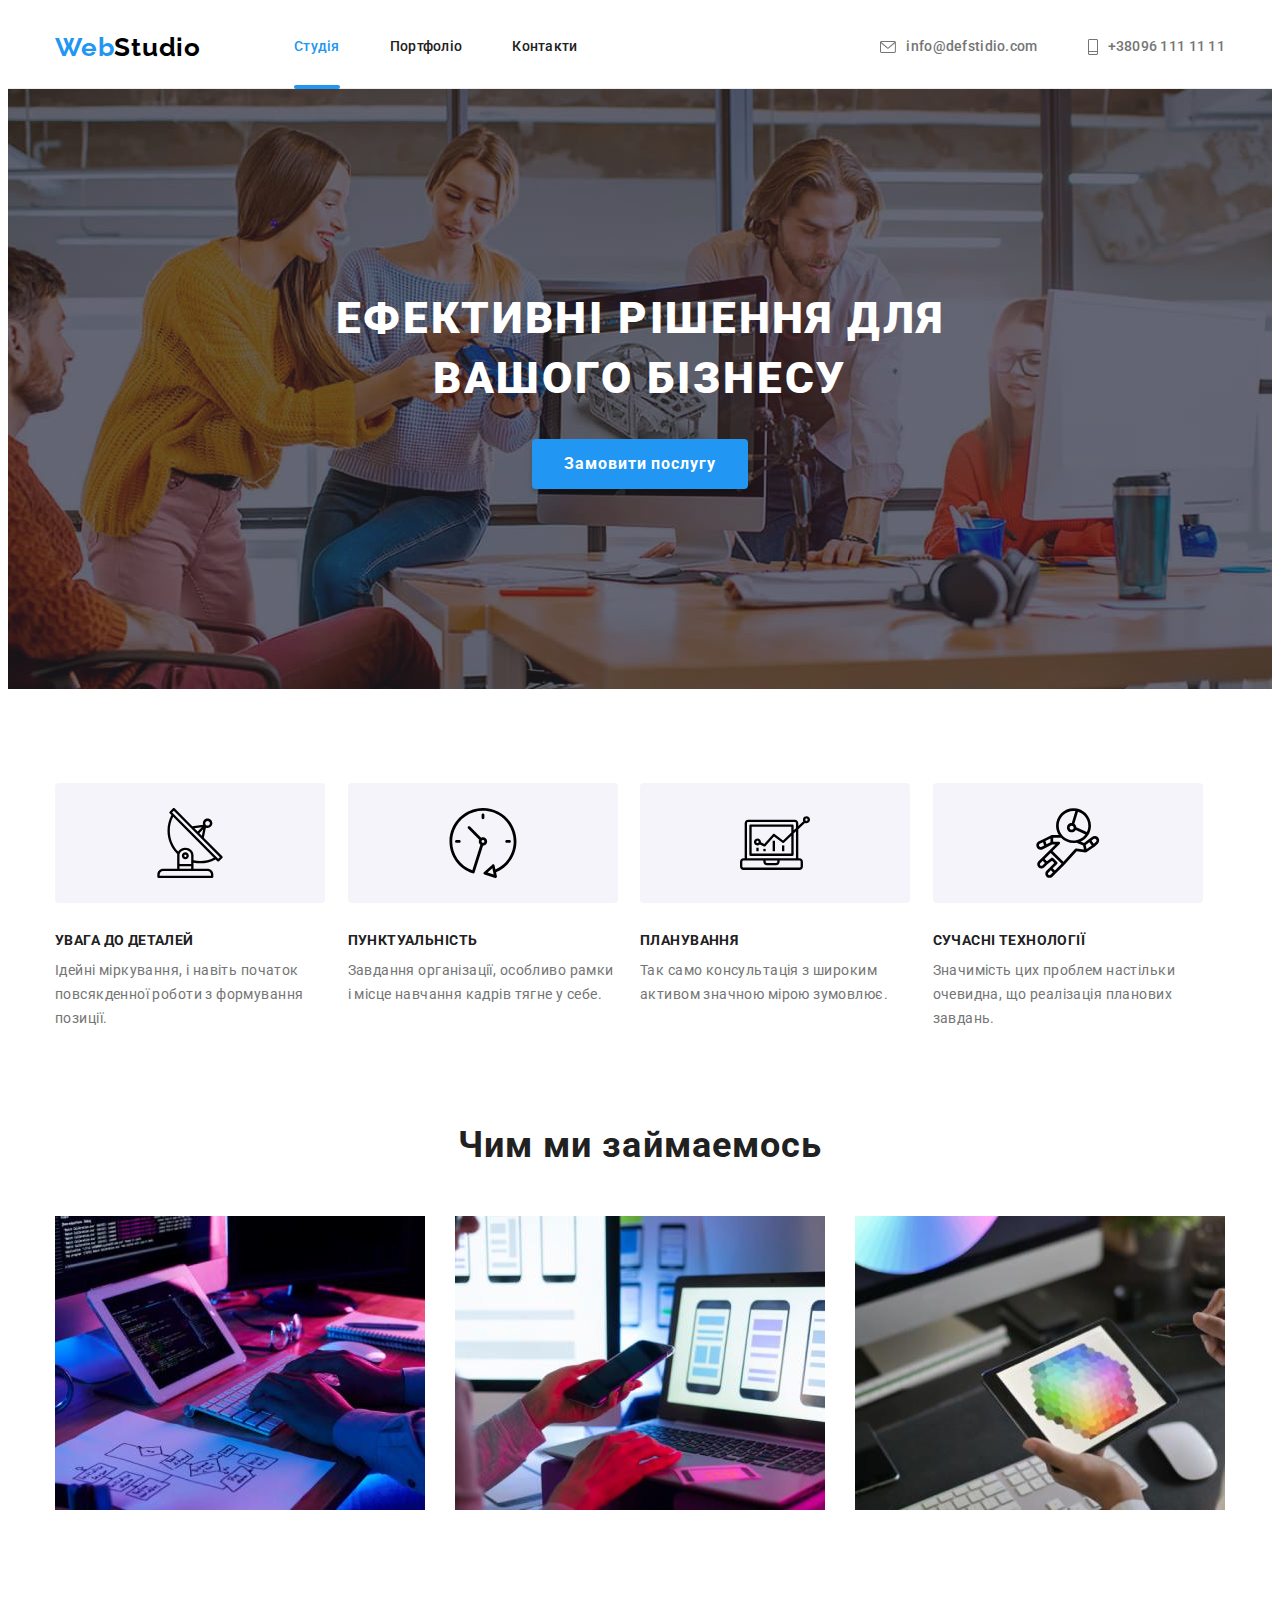
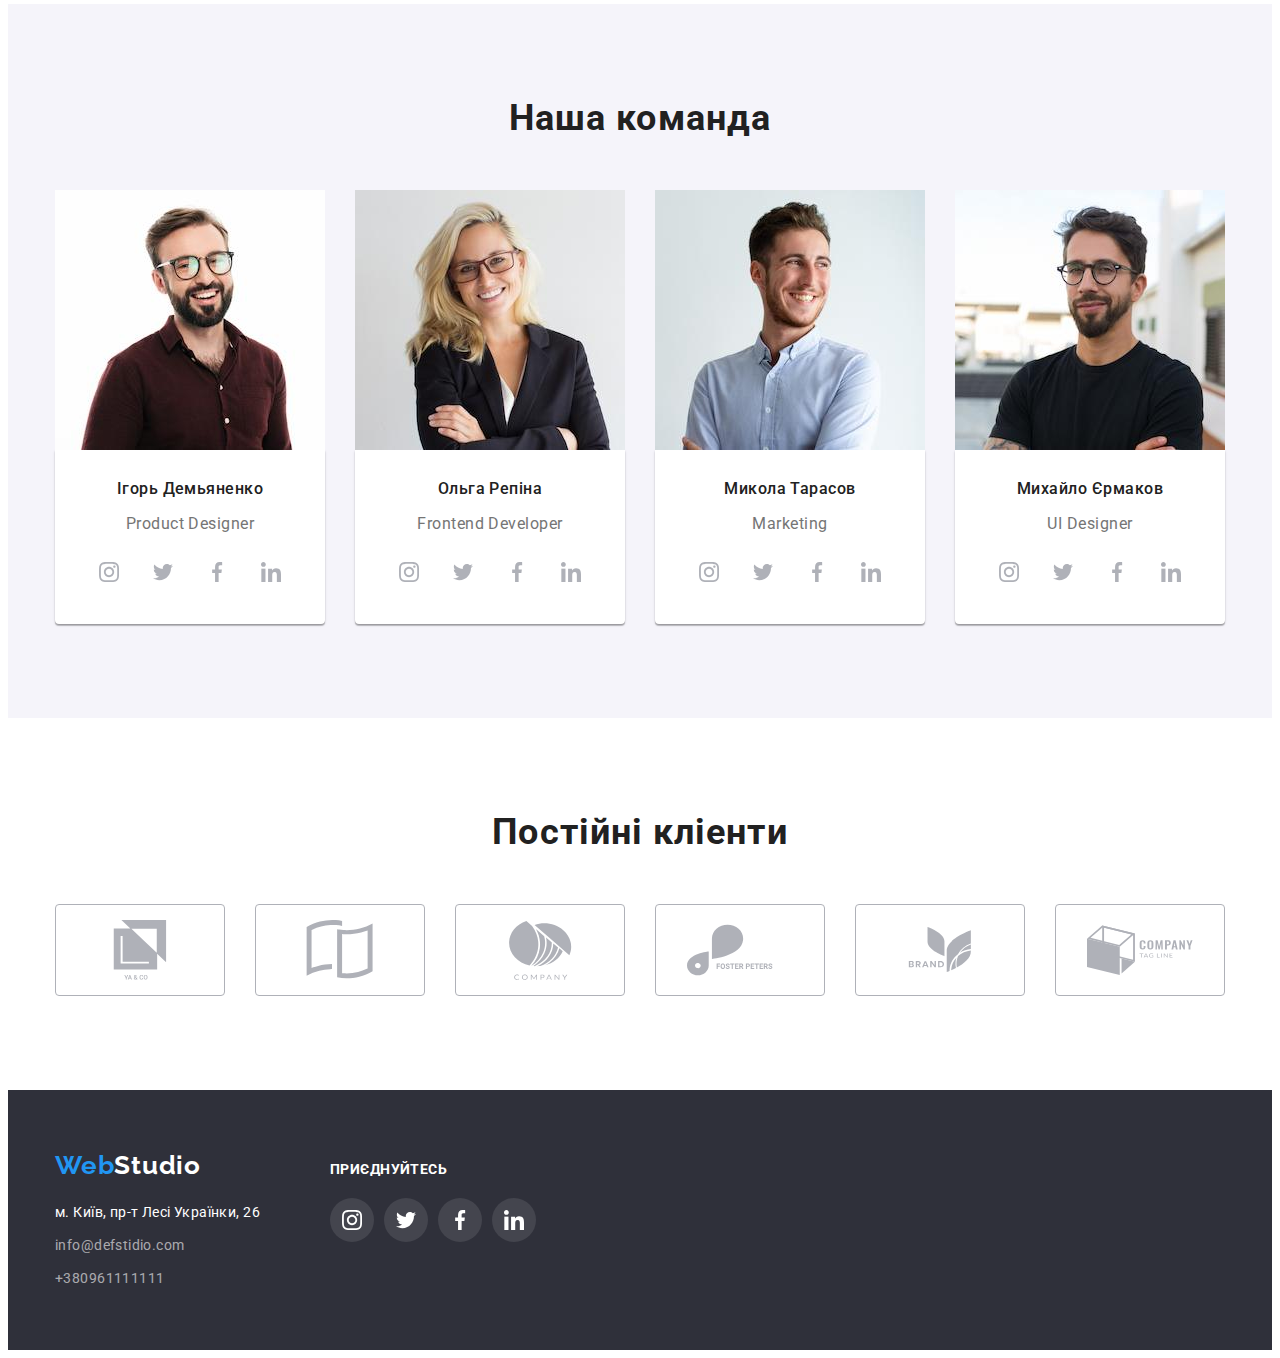
==== index.html @ 1877d097 "Initial commit" ====
<!DOCTYPE html>
<html lang="ru">
  <head>
    <meta charset="UTF-8" />
    <meta http-equiv="X-UA-Compatible" content="IE=edge" />
    <meta name="viewport" content="width=device-width, initial-scale=1.0" />
    <title>Студия</title>
    <link rel="preconnect" href="https://fonts.googleapis.com" />
    <link rel="preconnect" href="https://fonts.gstatic.com" crossorigin />
    <link
      href="https://fonts.googleapis.com/css2?family=Raleway:wght@700&family=Roboto:wght@400;500;700;900&display=swap"
      rel="stylesheet"
    />
    <link
      rel="stylesheet"
      href="https://cdnjs.cloudflare.com/ajax/libs/modern-normalize/1.1.0/modern-normalize.min.css"
      integrity="sha512-wpPYUAdjBVSE4KJnH1VR1HeZfpl1ub8YT/NKx4PuQ5NmX2tKuGu6U/JRp5y+Y8XG2tV+wKQpNHVUX03MfMFn9Q=="
      crossorigin="anonymous"
      referrerpolicy="no-referrer"
    />
    <link rel="stylesheet" href="./css/styles.css" />
  </head>
  <body>
    <header class="header">
      <div class="container header-top">
        <nav class="nav">
          <a class="logo link" href="./index.html"
            >Web<span class="logo-header">Studio</span></a
          >
          <ul class="nav-list list">
            <li>
              <a class="nav-link link current" href="./index.html">Студія</a>
            </li>
            <li>
              <a class="nav-link link" href="./portfolio.html">Портфоліо</a>
            </li>
            <li>
              <a class="nav-link link" href="">Контакти</a>
            </li>
          </ul>
        </nav>
        <ul class="contacts-list list">
          <li>
            <a class="contacts-item link" href="mailto:info@defstidio.com">
              <svg class="contacts-icon">
                <use href="./images/symbol-defs.svg#icon-envelope"></use>
              </svg>
              info@defstidio.com
            </a>
          </li>
          <li>
            <a class="contacts-item link" href="tel:+380961111111">
              <svg class="contacts-icon-tel">
                <use href="./images/symbol-defs.svg#icon-Vector-10"></use>
              </svg>
              +38096 111 11 11
            </a>
          </li>
        </ul>
      </div>
    </header>
    <main>
      <section class="hero overlay">
        <h1 class="hero-text">ЕФЕКТИВНІ РІШЕННЯ ДЛЯ ВАШОГО БІЗНЕСУ</h1>
        <button class="button-hero" data-modal-open type="button">Замовити послугу</button>
      </section>
      <section class="benefits">
        <div class="container">
          <h2 class="visually-hidden">Benefits</h2>
          <ul class="benefits-list list">
            <li>
              <div class="benefits-icon">
                <svg width="70" height="70">
                  <use href="./images/symbol-defs.svg#icon-antenna-1"></use>
                </svg>
              </div>
              <h3 class="benefits-name">УВАГА ДО ДЕТАЛЕЙ</h3>
              <p class="benefits-description">
                Ідейні міркування, і навіть початок повсякденної роботи з формування позиції.
              </p>
            </li>
            <li>
              <div class="benefits-icon">
                <svg width="70" height="70">
                  <use href="./images/symbol-defs.svg#icon-clock-1"></use>
                </svg>
              </div>
              <h3 class="benefits-name">ПУНКТУАЛЬНІСТЬ</h3>
              <p class="benefits-description">
                Завдання організації, особливо рамки і місце навчання кадрів тягне у себе.
                <li>
                  <div class="benefits-icon">
                    <svg width="70" height="70">
                      <use href="./images/symbol-defs.svg#icon-diagram-1"></use>
                    </svg>
                  </div>
                  <h3 class="benefits-name">ПЛАНУВАННЯ</h3>
                  <p class="benefits-description">
                    Так само консультація з широким активом значною мірою зумовлює.
                  </p>
                </li>
                <li>
                  <div class="benefits-icon">
                    <svg width="70" height="70">
                      <use href="./images/symbol-defs.svg#icon-Vector-9"></use>
                    </svg>
                  </div>
                  <h3 class="benefits-name">СУЧАСНІ ТЕХНОЛОГІЇ</h3>
                  <p class="benefits-description">
                    Значимість цих проблем настільки очевидна, що реалізація планових завдань.
                  </p>
                </li>
              </p>
            </li>
          </ul>
        </div>
      </section>
      <section class="work">
        <div class="container">
          <h2 class="work-text">Чим ми займаемось</h2>
          <ul class="work-list list">
            <li class="work-foto">
              <img
                class="work-picture"
                width="370"
                height="294"
                src="./images/lap.jpg"
                alt="lap"
              />
            </li>
            <li class="work-foto">
              <img
                class="work-picture"
                width="370"
                height="294"
                src="./images/tlfn.jpg"
                alt="tlfn"
              />
            </li>
            <li class="work-foto">
              <img
                class="work-picture"
                width="370"
                height="294"
                src="./images/tab.jpg"
                alt="tab"
              />
            </li>
          </ul>
        </div>
      </section>
      <section class="unit" id="unit">
        <div class="container">
          <h2>Наша команда</h2>
          <ul class="unit-list list">
            <li class="unit-item">
              <img
                class="unit-card"
                width="270"
                height="260"
                src="./images/Igor.jpg"
                alt="Igor"
              />
              <div class="unit-description">
                <h3 class="unit-name">Ігорь Демьяненко</h3>
                <p class="unit-title">Product Designer</p>
                <ul class="unit-button-list list">
                  <li class="unit-button-item">
                    <a class="unit-button" href="">
                      <svg class="button-icon" width="20" height="20">
                        <use
                          href="./images/symbol-defs.svg#icon-instagram-2"
                        ></use>
                      </svg>
                    </a>
                  </li>
                  <li class="unit-button-item">
                    <a class="unit-button" href="">
                      <svg class="button-icon" width="20" height="20">
                        <use href="./images/symbol-defs.svg#icon-twitter-1"></use>
                      </svg>
                    </a>
                  </li>
                  <li class="unit-button-item">
                    <a class="unit-button" href="">
                      <svg class="button-icon" width="20" height="20">
                        <use
                          href="./images/symbol-defs.svg#icon-facebook-1"
                        ></use>
                      </svg>
                    </a>
                  </li>
                  <li class="unit-button-item">
                    <a class="unit-button" href="">
                      <svg class="button-icon" width="20" height="20">
                        <use
                          href="./images/symbol-defs.svg#icon-linkedin-1"
                        ></use>
                      </svg>
                    </a>
                  </li>
                </ul>
              </div>
            </li>
            <li class="unit-item">
              <img
                class="unit-card"
                width="270"
                height="260"
                src="./images/ima/Olga.jpg"
                alt="Olga"
              />
              <div class="unit-description">
                <h3 class="unit-name">Ольга Репіна</h3>
                <p class="unit-title">Frontend Developer</p>
                <ul class="unit-button-list list">
                  <li class="unit-button-item">
                    <a class="unit-button" href="">
                      <svg class="button-icon" width="20" height="20">
                        <use href="./images/symbol-defs.svg#icon-instagram-2"></use>
                      </svg>
                    </a>
                  </li>
                  <li class="unit-button-item">
                    <a class="unit-button" href="">
                      <svg class="button-icon" width="20" height="20">
                        <use href="./images/symbol-defs.svg#icon-twitter-1"></use>
                      </svg>
                    </a>
                  </li>
                  <li class="unit-button-item">
                    <a class="unit-button" href="">
                      <svg class="button-icon" width="20" height="20">
                        <use
                          href="./images/symbol-defs.svg#icon-facebook-1"
                        ></use>
                      </svg>
                    </a>
                  </li>
                  <li class="unit-button-item">
                    <a class="unit-button" href="">
                      <svg class="button-icon" width="20" height="20">
                        <use
                          href="./images/symbol-defs.svg#icon-linkedin-1"
                        ></use>
                      </svg>
                    </a>
                  </li>
                </ul>
              </div>
            </li>
            <li class="unit-item">
              <img
                class="unit-card"
                width="270"
                height="260"
                src="./images/Nicolay.jpg"
                alt="Nicolay"
              />
              <div class="unit-description">
                <h3 class="unit-name">Микола Тарасов</h3>
                <p class="unit-title">Marketing</p>
                <ul class="unit-button-list list">
                  <li class="unit-button-item">
                    <a class="unit-button" href="">
                      <svg class="button-icon" width="20" height="20">
                        <use
                          href="./images/symbol-defs.svg#icon-instagram-2"
                        ></use>
                      </svg>
                    </a>
                  </li>
                  <li class="unit-button-item">
                    <a class="unit-button" href="">
                      <svg class="button-icon" width="20" height="20">
                        <use href="./images/symbol-defs.svg#icon-twitter-1"></use>
                      </svg>
                    </a>
                  </li>
                  <li class="unit-button-item">
                    <a class="unit-button" href="">
                      <svg class="button-icon" width="20" height="20">
                        <use
                          href="./images/symbol-defs.svg#icon-facebook-1"
                        ></use>
                      </svg>
                    </a>
                  </li>
                  <li class="unit-button-item">
                    <a class="unit-button" href="">
                      <svg class="button-icon" width="20" height="20">
                        <use
                          href="./images/symbol-defs.svg#icon-linkedin-1"
                        ></use>
                      </svg>
                    </a>
                  </li>
                </ul>
              </div>
            </li>
            <li class="unit-item">
              <img
                class="unit-card"
                width="270"
                height="260"
                src="./images/Miho.jpg"
                alt="Mihail"
            />
              <div class="unit-description">
                <h3 class="unit-name">Михайло Єрмаков</h3>
                <p class="unit-title">UI Designer</p>
                <ul class="unit-button-list list">
                  <li class="unit-button-item">
                    <a class="unit-button" href="">
                      <svg class="button-icon" width="20" height="20">
                        <use
                          href="./images/symbol-defs.svg#icon-instagram-2"
                        ></use>
                      </svg>
                    </a>
                  </li>
                  <li class="unit-button-item">
                    <a class="unit-button" href="">
                      <svg class="button-icon" width="20" height="20">
                        <use href="./images/symbol-defs.svg#icon-twitter-1"></use>
                      </svg>
                    </a>
                  </li>
                  <li class="unit-button-item">
                    <a class="unit-button" href="">
                      <svg class="button-icon" width="20" height="20">
                        <use
                          href="./images/symbol-defs.svg#icon-facebook-1"
                        ></use>
                      </svg>
                    </a>
                  </li>
                  <li class="unit-button-item">
                    <a class="unit-button" href="">
                      <svg class="button-icon" width="20" height="20">
                        <use
                          href="./images/symbol-defs.svg#icon-linkedin-1"
                        ></use>
                      </svg>
                    </a>
                  </li>
                </ul>
              </div>
            </li>
          </ul>
        </div>
      </section>
      <section class="partners">
        <div class="container">
          <h2>Постійні кліенти</h2>
          <ul class="partners-list list">
            <li class="partners-item">
              <a class="partners-link" href="">
                <svg class="partners-icon" width="106" height="60">
                  <use href="./images/symbol-defs.svg#icon-Union"></use>
                </svg>
              </a>
            </li>
            <li class="partners-item">
              <a class="partners-link" href="">
                <svg class="partners-icon" width="106" height="60">
                  <use href="./images/symbol-d.svg#icon-Union-1"></use>
                </svg>
              </a>
            </li>
            <li class="partners-item">
              <a class="partners-link" href="">
                <svg class="partners-icon" width="106" height="60">
                  <use href="./images/symbol-defs.svg#icon-Object"></use>
                </svg>
              </a>
            </li>
            <li class="partners-item">
              <a class="partners-link" href="">
                <svg class="partners-icon" width="106" height="60">
                  <use href="./images/symbol-defs.svg#icon-group"></use>
                </svg>
              </a>
            </li>
            <li class="partners-item">
              <a class="partners-link" href="">
                <svg class="partners-icon" width="106" height="60">
                  <use href="./images/symbol-defs.svg#icon-Logo"></use>
                </svg>
              </a>
            </li>
            <li class="partners-item">
              <a class="partners-link" href="">
                <svg class="partners-icon" width="106" height="60">
                  <use href="./images/symbol-defs.svg#icon-Object-2"></use>
                </svg>
              </a>
            </li>
          </ul>
        </div>
      </section>
    </main>
    <footer>
      <div class="container">
        <div class="footer-main">
          <a class="logo link" href="./index.html"
            >Web<span class="logo-footer">Studio</span></a
          >
          <ul class="footer-contacts list">
            <li class="footer-item">
              <a class="footer-adress link" href=""
                >м. Київ, пр-т Лесі Українки, 26</a
              >
            </li>
            <li class="footer-item">
              <a class="footer-link link" href="mailto:info@defstidio.com"
                >info@defstidio.com</a
              >
            </li>
            <li class="footer-item">
              <a class="footer-link link" href="tel:+380961111111"
                >+380961111111</a
              >
            </li>
          </ul>
        </div>
        <div class="footer-socialas">
          <p class="footer-social-text">ПРИЄДНУЙТЕСЬ</p>
          <ul class="footer-button-list list">
            <li class="footer-button-item">
              <a class="footer-button" href="">
                <svg class="footer-icon" width="20" height="20">
                  <use href="./images/symbol-defs.svg#icon-instagram-2"></use>
                </svg>
              </a>
              </button>
            </li>
            <li class="footer-button-item">
              <a class="footer-button" href="">
                <svg class="footer-icon" width="20" height="20">
                  <use href="./images/symbol-defs.svg#icon-twitter-1"></use>
                </svg>
              </a>
            </li>
            <li class="footer-button-item">
              <a class="footer-button" href="">
                <svg class="footer-icon" width="20" height="20">
                  <use href="./images/symbol-defs.svg#icon-facebook-1"></use>
                </svg>
              </a>
            </li>
            <li class="footer-button-item">
              <a class="footer-button" href="">
                <svg class="footer-icon" width="20" height="20">
                  <use href="./images/symbol-defs.svg#icon-linkedin-1"></use>
                </svg>
              </a>
            </li>
          </ul>
          <div class="backdrop is-hidden" data-modal>
          <div class="modal">
          <button class="modal-close" data-modal-close >
          <svg class="modal-cross" width="11" height="11" fill="none"
          xmlns="http://www.w3.org/2000/svg">
            <path
              d="M11 1.108 9.892 0 5.5 4.392 1.108 0 0 1.108 4.392 5.5 0 9.892 1.108 11 5.5 6.608 9.892 11 11 9.892 6.608 5.5 11 1.108Z"
              fill="#000"/>
          </svg>
          </button>
        </div>
      </div>
    </footer>
    <script src="./js/modal.js"></script>
  </body>
</html>
---- css/styles.css ----
:root {
  --primary-text-color: #757575;
  --accent-color: #2196f3;
  --button-hover-color: #188ce8;
}
body {
  background-color: #ffffff;
  font-family: Roboto, sans-serif;
}

html {
  box-sizing: border-box;
}
*,
*::after,
*::before {
  box-sizing: inherit;
}

.list {
  list-style: none;
  padding-left: 0;
  margin: 0;
}

.link {
  text-decoration: none;
}

h1,
h2,
h3,
h4,
h5,
h6 {
  color: #212121;
}

h1,
h2,
h3,
h4,
h5,
h6,
p {
  margin-top: 0;
}
.container {
  width: 1200px;
  padding-left: 15px;
  padding-right: 15px;
  margin-left: auto;
  margin-right: auto;
}
section {
  padding-top: 94px;
  padding-bottom: 94px;
}

/*------------------------------header----------------------------------*/

.header {
  border-bottom: solid 1px #ececec;
  padding-top: 24px;
  padding-bottom: 25px;
}
.nav {
  display: flex;
  align-items: center;
}
.header-top {
  display: flex;
  align-items: center;
}
.logo {
  color: var(--accent-color);
  font-family: Raleway;
  margin-right: 93px;
  font-weight: 700;
  font-size: 26px;
  line-height: 1.19;
  letter-spacing: 0.03em;
}

.logo-header {
  color: black;
}

.contacts-item {
  display: flex;
  align-items: center;
  color: var(--primary-text-color);
  font-weight: 500;
  font-size: 14px;
  line-height: 1.14;
  letter-spacing: 0.02em;
  cursor: pointer;
  transition-property: color;
  transition-duration: 250ms;
  transition-timing-function: cubic-bezier(0.4, 0, 0.2, 1);
}

.contacts-list {
  display: flex;
  margin-left: auto;
  text-align: center;
  justify-content: center;

}

.contacts-list li:not(:last-child) {
  margin-right: 50px;
}

.nav-list {
  font-family: "Roboto";
  font-weight: 500;
  font-size: 14px;
  line-height: 1.14;
  letter-spacing: 0.02em;
  display: inline-block;
  display: flex;
}
.nav-list li:not(:last-child) {
  margin-right: 50px;
}

.nav-list .nav-link.current {
  color: #2196f3;
}

.nav-link {
  color: #212121;
  display: block;
  position: relative;

  cursor: pointer;transition-property: color;
  transition-duration: 250ms;
  transition-timing-function: cubic-bezier(0.4, 0, 0.2, 1);
}
.nav-link.current::after {
  content: '';
  position: absolute;
  left: 0;
  bottom:-34px;
  border-radius: 2px;
  background-color: #2196f3;
  width: 100%;
  height: 4px;
}
.nav-link:hover,
.nav-link:focus {
  color: var(--accent-color);
}


.contacts-item:hover,
.contacts-item:focus {
  color: var(--accent-color);
}

.contacts-icon {
  width: 16px;
  height: 12px;
  margin-right: 10px;
  fill: var(--primary-text-color);
}

.contacts-icon-tel {
  width: 10px;
  height: 16px;
  margin-right: 10px;
  fill: currentColor;
}

.contacts-icon {
  fill: currentColor;
}

/* ----------------------------hero----------------------------*/



.overlay {
  background-image: linear-gradient(
      to right,
      rgba(47, 48, 58, 0.4),
      rgba(47, 48, 58, 0.4)
    ),
    url(../images/backgr.jpg);
  height: 600px;
  max-width: 1600px;
  margin-left: auto;
  margin-right: auto;
  background-size: cover;
  background-repeat: no-repeat;
  background-position: center;
}
.hero {
  text-align: center;
  padding-top: 200px;
  padding-bottom: 200px;
}

.hero-text {
  font-weight: 900;
  font-size: 44px;
  line-height: 1.36;
  letter-spacing: 0.06em;
  text-transform: uppercase;
  color: #ffffff;
  margin-top: 0;
  margin-bottom: 30px;
  width: 696px;
  flex-wrap: wrap;
  margin-left: auto;
  margin-right: auto;
}

.button-hero {
  background-color: var(--accent-color);
  font-family: inherit;
  font-weight: 700;
  font-size: 16px;
  line-height: 1.88;
  align-items: center;
  text-align: center;
  letter-spacing: 0.06em;
  color: #ffffff;
  margin-bottom: 0;
  box-shadow: 0px 4px 4px rgba(0, 0, 0, 0.15);
  border-radius: 4px;
  border: none;
  padding-top: 10px;
  padding-bottom: 10px;
  padding-right: 32px;
  padding-left: 32px;
  transition-property: box-shadow, background-color;
  transition-duration: 250ms;
  transition-timing-function: cubic-bezier(0.4, 0, 0.2, 1);
}
.button-hero:hover,
.button-hero:focus {
  background-color: var(--button-hover-color);
  box-shadow: 0px 4px 4px rgba(0, 0, 0, 0.15);

}
/*---------------------------- benefits----------------------------*/

.benefits .li {
  width: 270;
}
.visually-hidden {
  position: absolute;
  width: 1px;
  height: 1px;
  margin: -1px;
  border: 0;
  padding: 0;

  white-space: nowrap;
  clip-path: inset(100%);
  clip: rect(0 0 0 0);
  overflow: hidden;
}

.benefits-list {
  display: flex;
  justify-content: space-between;
}
.benefits-name {
  font-weight: 700;
  font-size: 14px;
  line-height: 1.14;
  letter-spacing: 0.03em;
  text-transform: uppercase;
  color: #212121;
  margin-bottom: 10px;
  margin-top: 0;
  text-align-last: left;
}
.benefits-description {
  width: 270px;
  font-weight: 400;
  margin-top: 0px;
  margin-bottom: 0px;
  font-size: 14px;
  line-height: 1.71;
  letter-spacing: 0.03em;
  color: var(--primary-text-color);
}
.benefits-icon {
  display: flex;
  justify-content: center;
  align-items: center;
  width: 270px;
  height: 120px;
  background-color: #f5f4fa;
  border-radius: 4px;
  margin-bottom: 30px;
}

/*-----------------------------work--------------------------------*/
.work {
  padding-top: 0;
}

.work-picture {
  display: block;
  max-width: 100%;
  height: auto;
}
.work-list {
  display: flex;
  justify-content: space-between;
}

.work-foto:not(:last-child) {
  margin-right: 30px;
}

.work-text {
  color: #212121;
}
h2 {
  font-weight: 700;
  font-size: 36px;
  line-height: 1.16;
  text-align: center;
  letter-spacing: 0.03em;
  color: #212121;
  margin-top: 0;
  margin-bottom: 50px;
}
.work-tumb {
  position: relative;
}
.work-descrip {
  position: absolute;
  background-color: rgba(47, 48, 58, 0.8);
  width: 100%;
  bottom: 0;
  left: 0;
  padding: 27px 82px;
  margin: 0;

  font-weight: 700;
  font-size: 14px;
  line-height: 1.14;
  text-align: center;
  letter-spacing: 0.03em;
  text-transform: uppercase;
  color: #ffffff;
}



/*-----------------------------unit----------------------------------*/

.unit {
  background-color: #f5f4fa;
}

h3 {
  font-weight: 500;
  font-size: 16px;
  line-height: 1.18;
  text-align: center;
  letter-spacing: 0.03em;
  color: #212121;
}

.unit-title {
  font-weight: 400;
  font-size: 16px;
  line-height: 1.18;
  text-align: center;
  letter-spacing: 0.03em;
  margin-top: 0;
  margin-bottom: 16px;
  color: var(--primary-text-color);
}
.unit-list {
  display: flex;
}

.unit-card {
  margin-top: 0;
  margin-bottom: 30;
  display: block;
  max-width: 100%;
  height: auto;
}
.unit-item + .unit-item {
  margin-left: 30px;
}
.unit-name {
  padding-top: 30px;
  margin-top: 0;
  margin-bottom: 16px;
}
.unit-description {
  background: #ffffff;
  box-shadow: 0px 1px 3px rgba(0, 0, 0, 0.12), 0px 1px 1px rgba(0, 0, 0, 0.14),
    0px 2px 1px rgba(0, 0, 0, 0.2);
  border-radius: 0px 0px 4px 4px;
}

.unit-button-list {
  display: flex;
  justify-content: center;
  padding-bottom: 30px;
}

.unit-button {
  background-color: #ffffff;
  width: 44px;
  height: 44px;
  display: flex;
  justify-content: center;
  align-items: center;
  border-radius: 50%;
  border: 1px solid transparent;
  color: #afb1b8;
  cursor: pointer;
  transition-property: color, background-color;
  transition-duration: 250ms;
  transition-timing-function: cubic-bezier(0.4, 0, 0.2, 1);
}

.unit-button:hover,
.unit-button:focus {
  background-color: var(--accent-color);
  color: #ffffff;
}

.button-icon {
  fill: currentColor;
}

.unit-button-item:not(:last-child) {
  margin-right: 10px;
}

/*-----------------------------partners------------------------------*/
.partners-link {
  border: 1px solid #afb1b8;
  border-radius: 4px;
  display: flex;
  width: 170px;
  height: 92px;
  align-items: center;
  justify-content: center;
  color: #afb1b8;
  cursor: pointer;
  transition-property: color, border;
  transition-duration: 250ms;
  transition-timing-function: cubic-bezier(0.4, 0, 0.2, 1);
}
.partners-link:hover {
  border: 1px solid #2196f3;
  color: #2196f3;
}
.partners-link:focus {
  border: 1px solid #2196f3;
  color: #2196f3;
}

.partners-item:not(:last-child) {
  margin-right: 30px;
}
.partners-list {
  display: flex;
  margin-left: auto;
  margin-right: auto;
}
.partners-icon {
  width: 106px;
  height: 60px;
  fill: currentColor;
}

/*----------------------------footer---------------------------------*/
footer {
  background-color: #2f303a;
  color: var(--accent-color);
  padding-top: 60px;
  padding-bottom: 60px;
}
footer .container {
  display: flex;
  align-items: baseline;
}
footer .logo {
  margin-right: 0;
}
.footer-main {
  margin-right: 70px;
}

.logo-footer {
  color: #ffffff;
  font-family: Raleway;
  font-weight: 700;
  font-size: 26px;
  line-height: 1.19;
  letter-spacing: 0.03em;
}
.footer-contacts {
  margin-top: 20px;
}
.footer-item:not(:last-child) {
  margin-bottom: 9px;
}
.footer-adress {
  font-weight: 400;
  font-size: 14px;
  line-height: 1.71;
  letter-spacing: 0.03em;
  color: #ffffff;
}
.footer-link {
  font-family: "Roboto";
  font-style: normal;
  font-weight: 400;
  font-size: 14px;
  line-height: 1.71;
  letter-spacing: 0.03em;
  color: rgba(255, 255, 255, 0.6);
  cursor: pointer;
  transition-property: color, border;
  transition-duration: 250ms;
  transition-timing-function: cubic-bezier(0.4, 0, 0.2, 1);
}

.footer-link:hover,
.footer-link:focus {
  color: var(--accent-color);
}

.footer-social-text {
  font-weight: 700;
  font-size: 14px;
  line-height: 1.14;
  letter-spacing: 0.03em;
  text-transform: uppercase;
  color: #ffffff;
  margin-bottom: 20px;
}

.footer-button-list {
  display: flex;
  justify-content: center;
}
.footer-item {
  display: flex;
}

.footer-button {
  background-color: rgba(255, 255, 255, 0.1);
  width: 44px;
  height: 44px;
  display: flex;
  justify-content: center;
  align-items: center;
  border-radius: 50%;
  color: #ffffff;
  cursor: pointer;
  cursor: pointer;
  transition-property: background-color;
  transition-duration: 250ms;
  transition-timing-function: cubic-bezier(0.4, 0, 0.2, 1);
}

.footer-button:hover {
  background-color: var(--accent-color);
}
.footer-button:focus {
  background-color: var(--accent-color);
  outline: var(--accent-color);
}

.footer-icon {
  fill: #ffffff;
}

.footer-button-item:not(:last-child) {
  margin-right: 10px;
}
/*----------------modal---------------------------------*/
.backdrop {
  position: fixed;
  top: 0;
  left: 0;
  width: 100%;
  height: 100%;
  background-color: rgba(0, 0, 0, 0.2);
  transition-property: opacity, visibility;
  transition-duration: 250ms;
  transition-timing-function: cubic-bezier(0.4, 0, 0.2, 1);
  opacity: 1;
}

.modal {
  position: absolute;
  top: 50%;
  left: 50%;
  transform: translate(-50%, -50%) scale(1);
  transition: transform 250ms cubic-bezier(0.4, 0, 0.2, 1);
  width: 528px;
  height: 581px;
  background-color: #ffffff;
  box-shadow: 0px 1px 3px rgba(0, 0, 0, 0.12), 0px 1px 1px rgba(0, 0, 0, 0.14),
    0px 2px 1px rgba(0, 0, 0, 0.2);
  border-radius: 4px;
}

.modal-close {
  width: 30px;
  height: 30px;
  border-radius: 50%;
  border: 1px solid rgba(0, 0, 0, 0.1);
  background-color: #ffffff;
  display: flex;
  justify-content: center;
  align-items: center;
  margin-left: 490px;
  margin-top: 8px;
}

.backdrop.is-hidden {
  opacity: 0;
  pointer-events: none;
  visibility: hidden;
}

.backdrop.is-hidden .modal {
  transform: translate(-50%, -50%) scale(0.8);
}

/*---------------portfolio.work-type--------------------------*/

.work-type { 
}
.button-main-link:hover,
.button-main-link:focus {
  background-color: var(--accent-color);
  color: #ffffff;
  box-shadow: 0px 3px 1px rgba(0, 0, 0, 0.1), 0px 1px 2px rgba(0, 0, 0, 0.08),
    0px 2px 2px rgba(0, 0, 0, 0.12);
    
}

.button-main-list {
  display: flex;
  justify-content: center;
  margin-bottom: 50px;
}

.button-filter-item:not(:last-child) {
  margin-right: 8px;
}
.button-main-link {
  margin-top: 0;
  margin-bottom: 0;
  font-family: inherit;
  font-weight: 500;
  font-size: 16px;
  line-height: 1.62;
  text-align: center;
  letter-spacing: 0.03em;
  color: #212121;
  background-color: #f5f4fa;
  border-radius: 4px;
  border: transparent;
  padding: 6px 22px;
  display: inline-block;
  transition-property: color, background-color, box-shadow;
  transition-duration: 250ms;
  transition-timing-function: cubic-bezier(0.4, 0, 0.2, 1);
}

.button-main-list .button-main-link .current {
  color: #2196f3;
}

.example-list {
  display: flex;
  margin: -15px;
  flex-wrap: wrap;
}
.example-title {
  font-weight: 700;
  font-size: 18px;
  line-height: 2;
  letter-spacing: 0.06em;
  color: #212121;
  text-align: left;
  margin-bottom: 0;
}

.description-card {
  background: #ffffff;
  border: 1px solid #eeeeee;
  border-top: none;
  padding: 20px 24px;
}

.example-card {
  display: block;
  max-width: 100%;
  height: auto;
}
.example-thumb {
  position: relative;
  margin-left: auto;
  margin-right: auto;
  background-color:  var(--accent-color);
  overflow: hidden;
}

.example-link:hover .example-action {
  transform: translateY(0);
  cursor: pointer;
}
.example-link:focus .example-action {
  transform: translateY(0);
  cursor: pointer;
}

.example-action {
  position: absolute;
  top: 0;
  left: 0;
  width: 100%;
  height: 100%;
  background-color: rgba(33, 150, 243, 0.9);
  transform: translateY(100%);
  transition: transform 250ms cubic-bezier(0.4, 0, 0.2, 1);
}

.example-action-text {
  margin: 63px 24px;
  font-weight: 400;
  font-size: 18px;
  line-height: 1.56;
  letter-spacing: 0.03em;
  color: #ffffff;
}

.example-text {
  font-family: "Roboto";
  font-style: normal;
  font-weight: 400;
  font-size: 16px;
  line-height: 1.88;
  letter-spacing: 0.03em;
  color: var(--primary-text-color);
  text-align: left;
  margin: 0;
}
.example-item {
  margin: 15px;
}

.example-link {
  display: block;
}

.example-link:hover {
  box-shadow: 0px 3px 1px rgba(0, 0, 0, 0.1), 0px 1px 2px rgba(0, 0, 0, 0.08),
    0px 2px 2px rgba(0, 0, 0, 0.12);
  border-radius: 4px;
}

.example-link:focus {
  box-shadow: 0px 3px 1px rgba(0, 0, 0, 0.1), 0px 1px 2px rgba(0, 0, 0, 0.08),
    0px 2px 2px rgba(0, 0, 0, 0.12);
  border-radius: 4px;
}
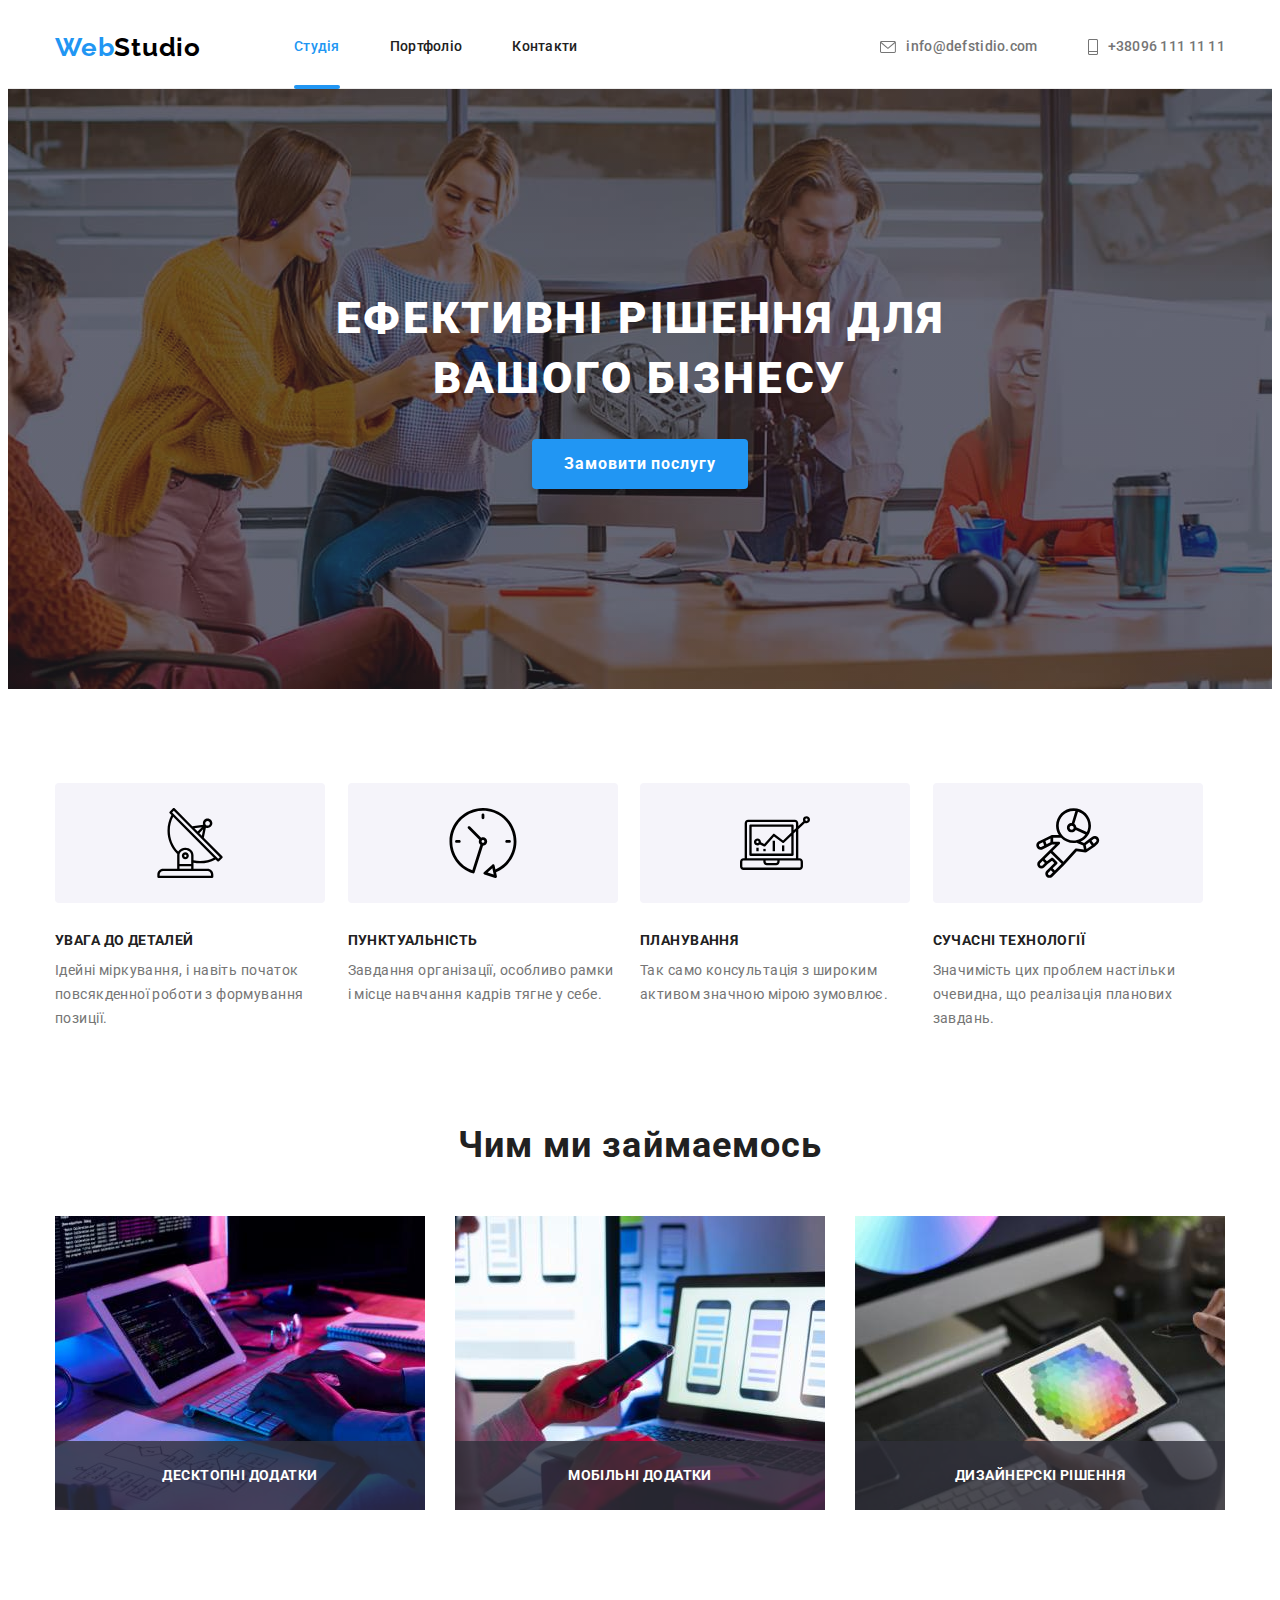
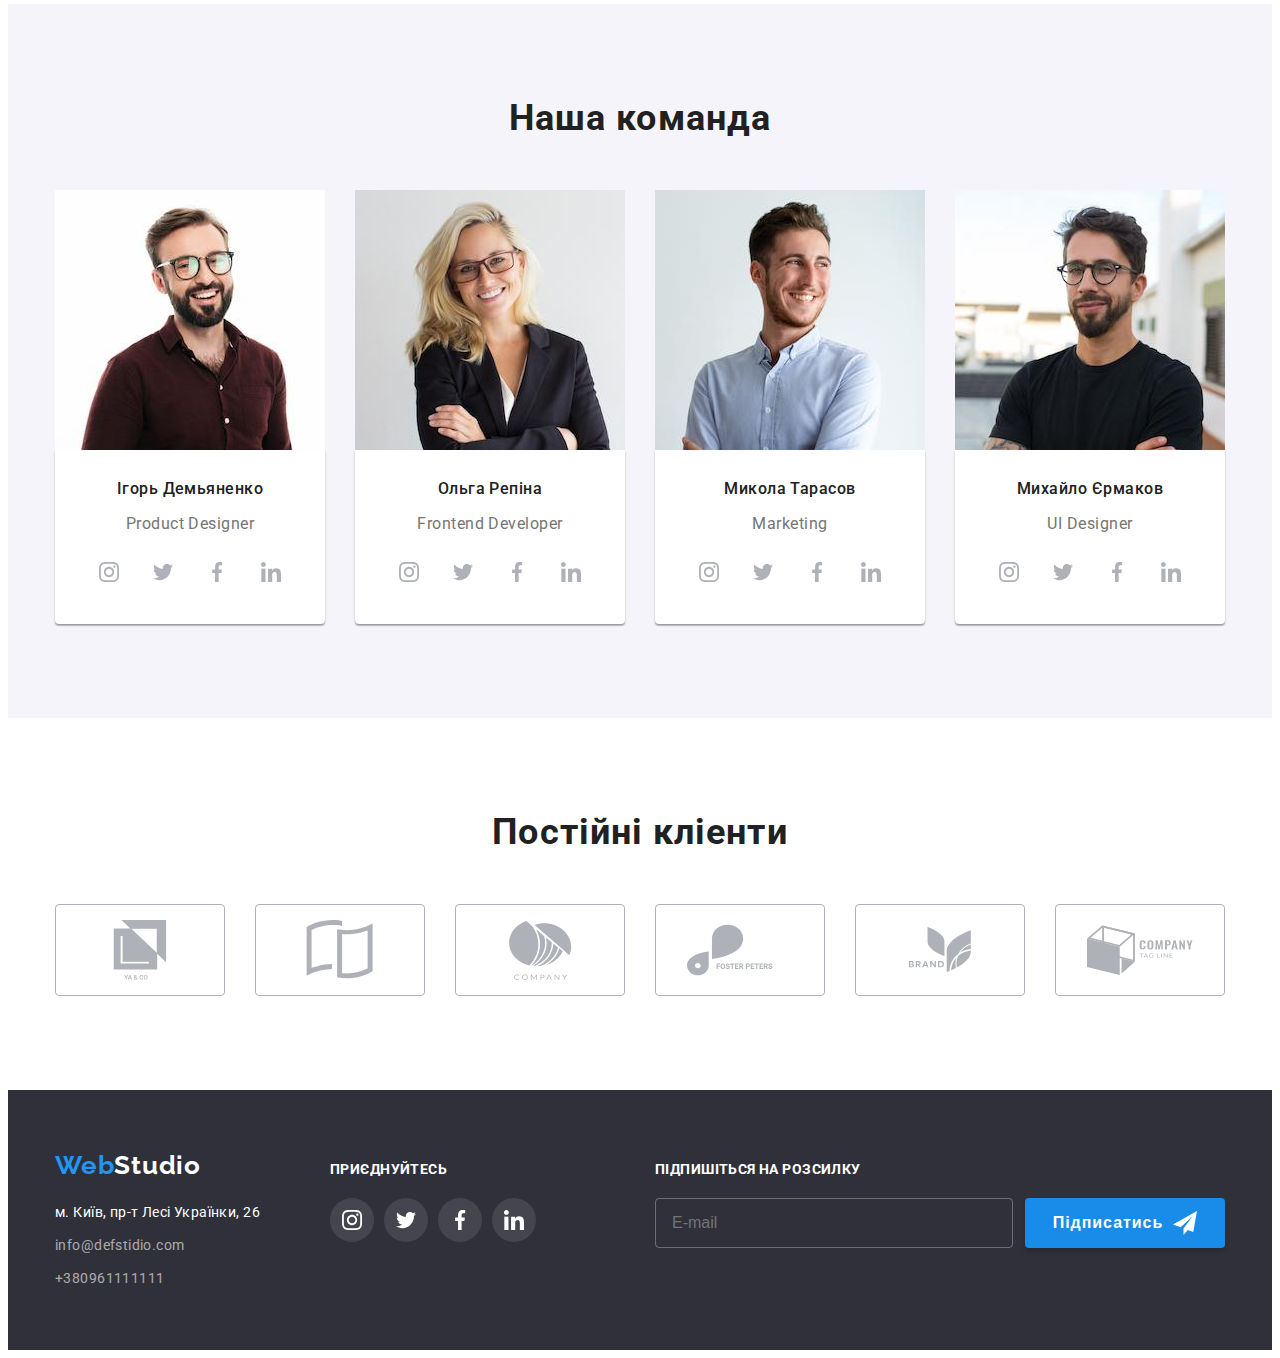
==== commit 8b4fe4c8: "six" ====
--- a/index.html
+++ b/index.html
@@ -120,6 +120,7 @@
           <h2 class="work-text">Чим ми займаемось</h2>
           <ul class="work-list list">
             <li class="work-foto">
+              <div class="work-tumb">
               <img
                 class="work-picture"
                 width="370"
@@ -127,8 +128,11 @@
                 src="./images/lap.jpg"
                 alt="lap"
               />
+              <p class="work-descrip">ДЕСКТОПНІ ДОДАТКИ</p>
+              </div>
             </li>
             <li class="work-foto">
+              <div class="work-tumb">
               <img
                 class="work-picture"
                 width="370"
@@ -136,8 +140,11 @@
                 src="./images/tlfn.jpg"
                 alt="tlfn"
               />
+              <p class="work-descrip">МОБІЛЬНІ ДОДАТКИ</p>
+              </div>
             </li>
             <li class="work-foto">
+              <div class="work-tumb">
               <img
                 class="work-picture"
                 width="370"
@@ -145,6 +152,8 @@
                 src="./images/tab.jpg"
                 alt="tab"
               />
+              <p class="work-descrip">ДИЗАЙНЕРСКІ РІШЕННЯ</p>
+              </div>
             </li>
           </ul>
         </div>
@@ -457,6 +466,27 @@
               </a>
             </li>
           </ul>
+        </div>
+        <div class="footer-subscribe">
+          <b class="footer-subscribe-text">Підпишіться на розсилку</b>
+          <form class="subscribe" name="subscribe" autocomplete="on">
+            <input
+              type="email"
+              name="subscribe-mail"
+              id="subscribe-mail"
+              placeholder="E-mail"
+              class="subscribe-input"
+            />
+            <button type="submit" class="footer-btn-submit">
+              Підписатись
+              <svg class="footer-btn-submit-icon">
+                <use href="./images/symbol-6.svg#icon-icon-send"></use>
+              </svg>
+            </button>
+          </form>
+        </div>
+      </div>
+    </footer>
           <div class="backdrop is-hidden" data-modal>
           <div class="modal">
           <button class="modal-close" data-modal-close >
@@ -467,9 +497,83 @@
               fill="#000"/>
           </svg>
           </button>
+          <form class="form-backdrop" name="form" autocomplete="on">
+            <strong class="form-title"
+              >Залиште свої дані, ми вам передзвонимо</strong
+            >
+            <div role="group" class="form-group-fild">
+              <label class="form-label" for="user-name">Імя</label>
+              <div class="form-field">
+                <svg class="input-icon">
+                  <use
+                    href="./images/symbol-6.svg#icon-person-black-18dp-1"
+                  ></use>
+                </svg>
+                <input
+                  type="text"
+                  class="form-input"
+                  name="user-name"
+                  id="user-name"
+                  placeholder=" "
+                  required
+                  autofocus
+                />
+              </div>
+              <label class="form-label" for="user-phone">Телефон</label>
+              <div class="form-field">
+                <svg class="input-icon">
+                  <use
+                    href="./images/symbol-6.svg#icon-phone-black-18dp-1"
+                  ></use>
+                </svg>
+                <input
+                  type="tel"
+                  class="form-input"
+                  name="user-phone"
+                  id="user-phone"
+                  placeholder=" "
+                  required
+                />
+              </div>
+              <label class="form-label" for="user-email">Пошта</label>
+              <div class="form-field">
+                <svg class="input-icon">
+                  <use
+                    href="./images/symbol-6.svg#icon-email-black-18dp-1"
+                  ></use>
+                </svg>
+                <input
+                  type="email"
+                  class="form-input"
+                  name="user-email"
+                  id="user-email"
+                  placeholder=" "
+                  required
+                />
+              </div>
+              <label class="form-label" for="user-notes">Комментар</label>
+              <textarea
+                class="textarea-form"
+                name="user-notes"
+                id="user-notes"
+                placeholder="Введите текст"
+              ></textarea>
+            </div>
+            <label class="form-agreement">
+              <input
+                class="checkbox visually-hidden"
+                type="checkbox"
+                name="user-agreement"
+                required=""
+              />
+              <span class="icon-cheked"></span>
+              Погоджуюся з розсилкою та приймаю 
+              <a class="form-agreement-link" href="">Умови договору</a>
+            </label>
+            <button class="form-submit-btn" type="submit">Відправити</button>
+          </form>
         </div>
       </div>
-    </footer>
-    <script src="./js/modal.js"></script>
-  </body>
-</html>+      <script src="./js/modal.js"></script>
+    </body>
+  </html>--- a/css/styles.css
+++ b/css/styles.css
@@ -105,7 +105,6 @@
   margin-left: auto;
   text-align: center;
   justify-content: center;
-
 }
 
 .contacts-list li:not(:last-child) {
@@ -134,25 +133,28 @@
   display: block;
   position: relative;
 
-  cursor: pointer;transition-property: color;
+  cursor: pointer;
+  transition-property: color;
   transition-duration: 250ms;
   transition-timing-function: cubic-bezier(0.4, 0, 0.2, 1);
 }
+
 .nav-link.current::after {
-  content: '';
-  position: absolute;
-  left: 0;
-  bottom:-34px;
-  border-radius: 2px;
-  background-color: #2196f3;
+  content: "";
+  display: block;
   width: 100%;
   height: 4px;
-}
+  border-radius: 2px;
+  background-color: var(--accent-color);
+  position: absolute;
+  bottom: -34px;
+  left: 0;
+}
+
 .nav-link:hover,
 .nav-link:focus {
   color: var(--accent-color);
 }
-
 
 .contacts-item:hover,
 .contacts-item:focus {
@@ -178,8 +180,6 @@
 }
 
 /* ----------------------------hero----------------------------*/
-
-
 
 .overlay {
   background-image: linear-gradient(
@@ -243,7 +243,6 @@
 .button-hero:focus {
   background-color: var(--button-hover-color);
   box-shadow: 0px 4px 4px rgba(0, 0, 0, 0.15);
-
 }
 /*---------------------------- benefits----------------------------*/
 
@@ -332,6 +331,7 @@
   margin-top: 0;
   margin-bottom: 50px;
 }
+
 .work-tumb {
   position: relative;
 }
@@ -353,8 +353,6 @@
   color: #ffffff;
 }
 
-
-
 /*-----------------------------unit----------------------------------*/
 
 .unit {
@@ -422,6 +420,7 @@
   border-radius: 50%;
   border: 1px solid transparent;
   color: #afb1b8;
+
   cursor: pointer;
   transition-property: color, background-color;
   transition-duration: 250ms;
@@ -452,6 +451,7 @@
   align-items: center;
   justify-content: center;
   color: #afb1b8;
+
   cursor: pointer;
   transition-property: color, border;
   transition-duration: 250ms;
@@ -527,8 +527,9 @@
   line-height: 1.71;
   letter-spacing: 0.03em;
   color: rgba(255, 255, 255, 0.6);
-  cursor: pointer;
-  transition-property: color, border;
+
+  cursor: pointer;
+  transition-property: color;
   transition-duration: 250ms;
   transition-timing-function: cubic-bezier(0.4, 0, 0.2, 1);
 }
@@ -566,7 +567,6 @@
   border-radius: 50%;
   color: #ffffff;
   cursor: pointer;
-  cursor: pointer;
   transition-property: background-color;
   transition-duration: 250ms;
   transition-timing-function: cubic-bezier(0.4, 0, 0.2, 1);
@@ -587,6 +587,73 @@
 .footer-button-item:not(:last-child) {
   margin-right: 10px;
 }
+
+.footer-subscribe {
+  margin-left: auto;
+  color: #ffffff;
+}
+.footer-subscribe-text {
+  display: block;
+  text-transform: uppercase;
+  margin-bottom: 20px;
+  font-weight: 700;
+  font-size: 14px;
+  line-height: 1.14;
+  letter-spacing: 0.03em;
+}
+.subscribe {
+  display: flex;
+}
+.subscribe-input {
+  display: flex;
+  align-items: center;
+  min-width: 358px;
+  height: 50px;
+  padding: 0;
+  padding-left: 16px;
+  margin-right: 12px;
+  font-size: 16px;
+  line-height: 1.25;
+  color: #ffffff;
+  background-color: transparent;
+  border: 1px solid rgba(255, 255, 255, 0.3);
+  border-radius: 4px;
+  transition: border 250ms cubic-bezier(0.4, 0, 0.2, 1);
+}
+
+.footer-btn-submit-icon {
+  width: 24px;
+  height: 24px;
+  margin-left: 10px;
+  fill: #ffffff;
+}
+
+.footer-btn-submit {
+  display: flex;
+  align-items: center;
+  justify-content: center;
+  width: 200px;
+  height: 50px;
+  padding: 0;
+  font-weight: 700;
+  font-size: 16px;
+  line-height: 1.87;
+  letter-spacing: 0.06em;
+  color: #ffffff;
+  box-shadow: 0px 4px 4px rgba(0, 0, 0, 0.15);
+  background-color: var(--button-hover-color);
+  border: none;
+  border-radius: 4px;
+  cursor: pointer;
+  transition: background-color 250ms cubic-bezier(0.4, 0, 0.2, 1);
+}
+
+.footer-btn-submit:hover,
+.footer-btn-submit:focus {
+  background-color: #2196f3;
+  box-shadow: 0px 4px 4px rgba(0, 0, 0, 0.15);
+}
+
 /*----------------modal---------------------------------*/
 .backdrop {
   position: fixed;
@@ -624,8 +691,18 @@
   display: flex;
   justify-content: center;
   align-items: center;
-  margin-left: 490px;
-  margin-top: 8px;
+  position: absolute;
+  right: 8px;
+  top: 8px;
+  cursor: pointer;
+}
+
+.modal-cross:hover {
+  color: red;
+}
+
+.modal-cross:focus {
+  var (--accent-color: #2196f3);
 }
 
 .backdrop.is-hidden {
@@ -638,9 +715,158 @@
   transform: translate(-50%, -50%) scale(0.8);
 }
 
+.form-backdrop {
+  flex-direction: column;
+  align-items: center;
+  margin-left: auto;
+  margin-right: auto;
+  padding: 40px;
+}
+
+.form-title {
+  display: block;
+  font-size: 20px;
+  line-height: 1.125;
+  font-weight: 700;
+  margin-bottom: 10px;
+}
+
+.form-group-fild {
+  width: 100%;
+  font-size: 16px;
+  line-height: 1.125;
+  margin-bottom: 20px;
+}
+
+.form-label {
+  display: block;
+  font-size: 12px;
+  line-height: 1.17;
+  letter-spacing: 0.01em;
+  color: #757575;
+  padding: 0;
+  margin-bottom: 4px;
+}
+
+.form-field {
+  position: relative;
+  width: 100%;
+  margin-bottom: 10px;
+}
+
+.input-icon {
+  display: block;
+  position: absolute;
+  left: 12px;
+  top: 50%;
+  transform: translateY(-50%);
+  width: 18px;
+  height: 18px;
+  fill: #212121;
+  transition: fill 250ms cubic-bezier(0.4, 0, 0.2, 1);
+}
+
+.form-field:focus-within > .input-icon {
+  fill: var(--accent-color);
+  border-color: var(--accent-color);
+}
+
+.subscribe-input:focus {
+  border: 1px solid var(--accent-color);
+}
+
+.form-input {
+  display: block;
+  width: 100%;
+  height: 40px;
+  border: 1px solid rgba(33, 33, 33, 0.2);
+  border-radius: 4px;
+  padding-left: 42px;
+  color: #757575;
+  transition: border 250ms cubic-bezier(0.4, 0, 0.2, 1);
+}
+
+.form-input:focus {
+  border-color: var(--accent-color);
+}
+
+.textarea-form {
+  display: block;
+  width: 100%;
+  height: 120px;
+  border: 1px solid rgba(33, 33, 33, 0.2);
+  border-radius: 4px;
+  color: #2196F3
+  padding: 12px 16px;
+  margin: 0;
+  resize: none;
+  transition: border 250ms cubic-bezier(0.4, 0, 0.2, 1);
+}
+
+.form-agreement {
+  position: relative;
+  display: flex;
+  align-items: center;
+  margin-bottom: 30px;
+  font-weight: 400;
+  font-size: 14px;
+  line-height: 1.14;
+  letter-spacing: 0.03em;
+  color: #757575;
+}
+
+.form-agreement-link {
+  color: var(--accent-color);
+}
+
+.form-agreement {
+  display: flex;
+  align-items: center;
+  justify-content: center;
+}
+
+.icon-cheked {
+  display: inline-block;
+  width: 15px;
+  height: 15px;
+  border: 2px solid #212121;
+  border-radius: 4px;
+  margin-right: 7px;
+  transition: background-color 250ms cubic-bezier(0.4, 0, 0.2, 1);
+}
+
+.checkbox:checked + .icon-cheked {
+  border-color: var(--accent-color);
+  background-color: var(--accent-color);
+  background-image: url(../images/icon/check.svg);
+  background-size: contain;
+  background-origin: border-box;
+}
+
+.form-submit-btn {
+  display: block;
+  text-align: center;
+  margin-left: auto;
+  margin-right: auto;
+  width: 200px;
+  height: 50px;
+  padding: 0;
+  font-weight: 700;
+  font-size: 16px;
+  line-height: 1.875;
+  letter-spacing: 0.06em;
+  color: #ffffff;
+  box-shadow: 0px 4px 4px rgba(0, 0, 0, 0.15);
+  background-color: var(--accent-color);
+  border: none;
+  border-radius: 4px;
+  cursor: pointer;
+  transition: background-color 250ms cubic-bezier(0.4, 0, 0.2, 1);
+}
+
 /*---------------portfolio.work-type--------------------------*/
 
-.work-type { 
+.work-type {
 }
 .button-main-link:hover,
 .button-main-link:focus {
@@ -648,7 +874,6 @@
   color: #ffffff;
   box-shadow: 0px 3px 1px rgba(0, 0, 0, 0.1), 0px 1px 2px rgba(0, 0, 0, 0.08),
     0px 2px 2px rgba(0, 0, 0, 0.12);
-    
 }
 
 .button-main-list {
@@ -675,6 +900,8 @@
   border: transparent;
   padding: 6px 22px;
   display: inline-block;
+
+  cursor: pointer;
   transition-property: color, background-color, box-shadow;
   transition-duration: 250ms;
   transition-timing-function: cubic-bezier(0.4, 0, 0.2, 1);
@@ -711,11 +938,12 @@
   max-width: 100%;
   height: auto;
 }
+
 .example-thumb {
   position: relative;
   margin-left: auto;
   margin-right: auto;
-  background-color:  var(--accent-color);
+  background-color: var(--accent-color);
   overflow: hidden;
 }
 
@@ -734,7 +962,7 @@
   left: 0;
   width: 100%;
   height: 100%;
-  background-color: rgba(33, 150, 243, 0.9);
+  background-color: rgba(33, 150, 243, 0.9);;
   transform: translateY(100%);
   transition: transform 250ms cubic-bezier(0.4, 0, 0.2, 1);
 }
@@ -762,9 +990,12 @@
 .example-item {
   margin: 15px;
 }
-
 .example-link {
   display: block;
+  cursor: pointer;
+  transition-property: box-shadow;
+  transition-duration: 250ms;
+  transition-timing-function: cubic-bezier(0.4, 0, 0.2, 1);
 }
 
 .example-link:hover {
@@ -777,4 +1008,4 @@
   box-shadow: 0px 3px 1px rgba(0, 0, 0, 0.1), 0px 1px 2px rgba(0, 0, 0, 0.08),
     0px 2px 2px rgba(0, 0, 0, 0.12);
   border-radius: 4px;
-}
+}